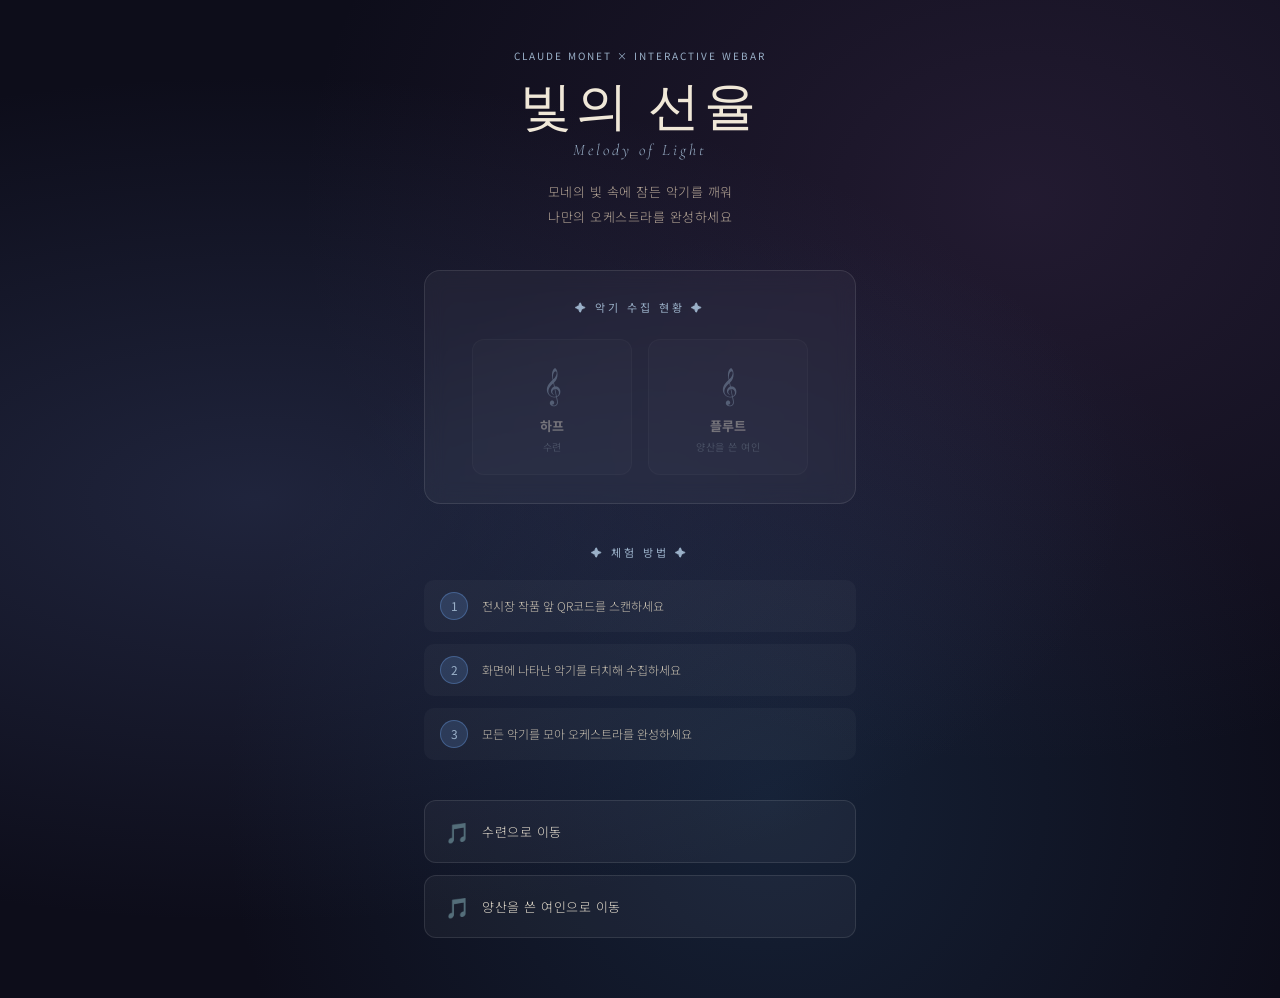
==== index.html @ dae1baf9 "first commit" ====
<!DOCTYPE html>
<html lang="ko">
<head>
  <meta charset="UTF-8">
  <meta name="viewport" content="width=device-width, initial-scale=1.0">
  <title>빛의 선율 - Melody of Light</title>
  <link rel="stylesheet" href="css/style.css">
</head>
<body class="main-page">

  <div class="main-container">

    <!-- 헤더 -->
    <div class="header">
      <p class="tag">Claude Monet × Interactive webAR</p>
      <h1 class="title">빛의 선율</h1>
      <p class="subtitle">Melody of Light</p>
      <p class="desc">모네의 빛 속에 잠든 악기를 깨워<br>나만의 오케스트라를 완성하세요</p>
    </div>

    <!-- 수집 현황 -->
    <div class="collection-board">
      <p class="board-label">✦ 악기 수집 현황 ✦</p>
      <div class="instruments">
        <div class="instrument-slot empty">
          <div class="slot-icon">𝄞</div>
          <p class="slot-name">하프</p>
          <p class="slot-work">수련</p>
        </div>
        <div class="instrument-slot empty">
          <div class="slot-icon">𝄞</div>
          <p class="slot-name">플루트</p>
          <p class="slot-work">양산을 쓴 여인</p>
        </div>
      </div>
    </div>

    <!-- 안내 -->
    <div class="guide">
      <p class="guide-title">✦ 체험 방법 ✦</p>
      <div class="guide-steps">
        <div class="guide-step">
          <span class="step-num">1</span>
          <span class="step-text">전시장 작품 앞 QR코드를 스캔하세요</span>
        </div>
        <div class="guide-step">
          <span class="step-num">2</span>
          <span class="step-text">화면에 나타난 악기를 터치해 수집하세요</span>
        </div>
        <div class="guide-step">
          <span class="step-num">3</span>
          <span class="step-text">모든 악기를 모아 오케스트라를 완성하세요</span>
        </div>
      </div>
    </div>

    <!-- 작품 바로가기 -->
    <div class="artwork-links">
      <a href="suryeon.html" class="artwork-btn">
        <span class="btn-icon">🎵</span>
        <span class="btn-text">수련으로 이동</span>
      </a>
      <a href="yangsan.html" class="artwork-btn">
        <span class="btn-icon">🎵</span>
        <span class="btn-text">양산을 쓴 여인으로 이동</span>
      </a>
    </div>

  </div>

</body>
</html>
---- css/style.css ----
/* ── 전체 기본 ── */
@import url('https://fonts.googleapis.com/css2?family=Noto+Sans+KR:wght@300;400;700&family=Cormorant+Garamond:ital,wght@0,300;0,600;1,300&display=swap');

* {
  margin: 0;
  padding: 0;
  box-sizing: border-box;
}

body {
  font-family: 'Noto Sans KR', sans-serif;
  background-color: #0d0d1a;
  color: #e8e0d0;
  min-height: 100vh;
}

/* ── 메인 페이지 배경 ── */
.main-page {
  background:
    radial-gradient(ellipse at 20% 50%, rgba(74, 90, 140, 0.3) 0%, transparent 60%),
    radial-gradient(ellipse at 80% 20%, rgba(120, 80, 140, 0.2) 0%, transparent 50%),
    radial-gradient(ellipse at 60% 80%, rgba(40, 80, 120, 0.3) 0%, transparent 50%),
    #0d0d1a;
}

.main-container {
  max-width: 480px;
  margin: 0 auto;
  padding: 48px 24px 60px;
  display: flex;
  flex-direction: column;
  gap: 40px;
}

/* ── 헤더 ── */
.header {
  text-align: center;
}

.tag {
  font-size: 10px;
  letter-spacing: 2px;
  color: #9ab0c8;
  margin-bottom: 16px;
  text-transform: uppercase;
}

.title {
  font-family: 'Cormorant Garamond', serif;
  font-size: 52px;
  font-weight: 300;
  color: #f0e8d8;
  letter-spacing: 4px;
  line-height: 1.1;
  margin-bottom: 4px;
}

.subtitle {
  font-family: 'Cormorant Garamond', serif;
  font-size: 16px;
  font-weight: 300;
  font-style: italic;
  color: #9ab0c8;
  letter-spacing: 3px;
  margin-bottom: 20px;
}

.desc {
  font-size: 13px;
  font-weight: 300;
  color: #b8a898;
  line-height: 1.9;
  letter-spacing: 0.5px;
}

/* ── 수집 현황 보드 ── */
.collection-board {
  background: rgba(255, 255, 255, 0.04);
  border: 1px solid rgba(255, 255, 255, 0.1);
  border-radius: 16px;
  padding: 28px 20px;
  backdrop-filter: blur(10px);
}

.board-label {
  text-align: center;
  font-size: 11px;
  letter-spacing: 3px;
  color: #9ab0c8;
  margin-bottom: 24px;
}

.instruments {
  display: flex;
  gap: 16px;
  justify-content: center;
}

.instrument-slot {
  flex: 1;
  max-width: 160px;
  background: rgba(255, 255, 255, 0.03);
  border: 1px solid rgba(255, 255, 255, 0.08);
  border-radius: 12px;
  padding: 20px 12px;
  text-align: center;
  transition: all 0.4s ease;
}

.instrument-slot.empty {
  opacity: 0.4;
}

.instrument-slot.collected {
  opacity: 1;
  border-color: rgba(160, 200, 255, 0.4);
  background: rgba(100, 150, 220, 0.1);
  box-shadow: 0 0 20px rgba(100, 150, 220, 0.15);
}

.slot-icon {
  font-size: 32px;
  margin-bottom: 10px;
  color: #9ab0c8;
}

.slot-name {
  font-size: 13px;
  font-weight: 700;
  color: #e8e0d0;
  margin-bottom: 4px;
}

.slot-work {
  font-size: 10px;
  color: #7a8898;
  letter-spacing: 0.5px;
}

/* ── 체험 안내 ── */
.guide {
  text-align: center;
}

.guide-title {
  font-size: 11px;
  letter-spacing: 3px;
  color: #9ab0c8;
  margin-bottom: 20px;
}

.guide-steps {
  display: flex;
  flex-direction: column;
  gap: 12px;
}

.guide-step {
  display: flex;
  align-items: center;
  gap: 14px;
  background: rgba(255, 255, 255, 0.03);
  border-radius: 10px;
  padding: 12px 16px;
  text-align: left;
}

.step-num {
  width: 28px;
  height: 28px;
  border-radius: 50%;
  background: rgba(100, 150, 220, 0.2);
  border: 1px solid rgba(100, 150, 220, 0.4);
  color: #9ab0c8;
  font-size: 12px;
  display: flex;
  align-items: center;
  justify-content: center;
  flex-shrink: 0;
}

.step-text {
  font-size: 12px;
  font-weight: 300;
  color: #c8c0b0;
  line-height: 1.5;
}

/* ── 작품 바로가기 버튼 ── */
.artwork-links {
  display: flex;
  flex-direction: column;
  gap: 12px;
}

.artwork-btn {
  display: flex;
  align-items: center;
  gap: 12px;
  padding: 16px 20px;
  background: rgba(255, 255, 255, 0.04);
  border: 1px solid rgba(255, 255, 255, 0.1);
  border-radius: 12px;
  text-decoration: none;
  color: #e8e0d0;
  transition: all 0.3s ease;
}

.artwork-btn:hover {
  background: rgba(100, 150, 220, 0.1);
  border-color: rgba(100, 150, 220, 0.3);
  transform: translateY(-2px);
}

.btn-icon {
  font-size: 20px;
}

.btn-text {
  font-size: 13px;
  font-weight: 300;
  letter-spacing: 0.5px;
}
/* ── AR 페이지 ── */
.ar-page {
  background: #000;
  overflow: hidden;
}

.ar-overlay {
  position: fixed;
  top: 0;
  left: 0;
  width: 100%;
  height: 100%;
  pointer-events: none;
  z-index: 999;
}

/* 상단 바 */
.ar-top-bar {
  position: absolute;
  top: 0;
  left: 0;
  right: 0;
  padding: 16px 20px;
  display: flex;
  align-items: center;
  justify-content: space-between;
  background: linear-gradient(to bottom, rgba(0,0,0,0.6), transparent);
  pointer-events: all;
}

.back-btn {
  color: #e8e0d0;
  text-decoration: none;
  font-size: 20px;
  width: 36px;
  height: 36px;
  display: flex;
  align-items: center;
  justify-content: center;
  background: rgba(255,255,255,0.1);
  border-radius: 50%;
  backdrop-filter: blur(4px);
}

.collect-status {
  display: flex;
  gap: 10px;
}

.collect-dot {
  font-size: 18px;
  color: #555;
  transition: all 0.4s ease;
}

/* 하단 작품 정보 */
.artwork-info {
  position: absolute;
  bottom: 40px;
  left: 0;
  right: 0;
  text-align: center;
  padding: 0 24px;
  pointer-events: none;
}

.artwork-tag {
  font-size: 10px;
  letter-spacing: 2px;
  color: #9ab0c8;
  margin-bottom: 6px;
}

.artwork-title {
  font-family: 'Cormorant Garamond', serif;
  font-size: 28px;
  font-weight: 300;
  color: #f0e8d8;
  margin-bottom: 10px;
}

.artwork-hint {
  font-size: 11px;
  color: #b8a898;
  letter-spacing: 1px;
  animation: pulse 2s infinite;
}

@keyframes pulse {
  0%, 100% { opacity: 1; }
  50% { opacity: 0.4; }
}

/* 수집 완료 팝업 */
.collect-popup {
  position: absolute;
  top: 0;
  left: 0;
  width: 100%;
  height: 100%;
  background: rgba(0,0,0,0.7);
  display: flex;
  align-items: center;
  justify-content: center;
  opacity: 0;
  pointer-events: none;
  transition: opacity 0.5s ease;
  backdrop-filter: blur(4px);
}

.collect-popup.show {
  opacity: 1;
  pointer-events: all;
}

.popup-inner {
  background: rgba(20, 20, 40, 0.95);
  border: 1px solid rgba(255,255,255,0.1);
  border-radius: 20px;
  padding: 36px 28px;
  text-align: center;
  max-width: 300px;
  width: 90%;
}

.popup-icon {
  font-size: 48px;
  color: #9ab0c8;
  margin-bottom: 16px;
}

.popup-title {
  font-size: 16px;
  font-weight: 700;
  color: #f0e8d8;
  margin-bottom: 10px;
}

.popup-desc {
  font-size: 12px;
  font-weight: 300;
  color: #b8a898;
  line-height: 1.8;
  margin-bottom: 24px;
}

.popup-buttons {
  display: flex;
  flex-direction: column;
  gap: 10px;
}

.popup-btn {
  padding: 12px 20px;
  border-radius: 10px;
  text-decoration: none;
  font-size: 13px;
  font-weight: 500;
  transition: all 0.3s ease;
  text-align: center;
}

.popup-btn.primary {
  background: rgba(100, 150, 220, 0.3);
  border: 1px solid rgba(100, 150, 220, 0.5);
  color: #c8d8f0;
}

.popup-btn.secondary {
  background: rgba(255,255,255,0.05);
  border: 1px solid rgba(255,255,255,0.1);
  color: #888;
}

/* ── 피날레 페이지 ── */
.finale-page {
  background:
    radial-gradient(ellipse at 30% 40%, rgba(100, 120, 180, 0.3) 0%, transparent 60%),
    radial-gradient(ellipse at 70% 70%, rgba(140, 100, 160, 0.2) 0%, transparent 50%),
    #0a0a18;
  min-height: 100vh;
}

.finale-container {
  max-width: 480px;
  margin: 0 auto;
  padding: 60px 24px;
  display: flex;
  flex-direction: column;
  align-items: center;
  gap: 40px;
}

.finale-header {
  text-align: center;
}

.finale-title {
  font-family: 'Cormorant Garamond', serif;
  font-size: 36px;
  font-weight: 300;
  color: #f0e8d8;
  line-height: 1.3;
  margin-bottom: 8px;
}

.finale-subtitle {
  font-family: 'Cormorant Garamond', serif;
  font-size: 14px;
  font-style: italic;
  color: #9ab0c8;
  letter-spacing: 2px;
}

/* 악기 슬롯 */
.finale-instruments {
  display: flex;
  align-items: center;
  gap: 16px;
}

.finale-slot {
  background: rgba(255,255,255,0.03);
  border: 1px solid rgba(255,255,255,0.08);
  border-radius: 14px;
  padding: 20px 16px;
  text-align: center;
  width: 120px;
  opacity: 0.3;
  transition: all 0.6s ease;
}

.finale-slot.collected {
  opacity: 1;
  border-color: rgba(160, 200, 255, 0.4);
  background: rgba(100, 150, 220, 0.1);
  box-shadow: 0 0 24px rgba(100, 150, 220, 0.2);
}

.finale-icon {
  font-size: 28px;
  color: #9ab0c8;
  margin-bottom: 8px;
}

.finale-name {
  font-size: 13px;
  font-weight: 700;
  color: #e8e0d0;
  margin-bottom: 4px;
}

.finale-work {
  font-size: 9px;
  color: #7a8898;
  letter-spacing: 0.5px;
}

.finale-plus {
  font-size: 24px;
  color: #555;
}

/* 뮤직 플레이어 */
.music-player {
  width: 100%;
  background: rgba(255,255,255,0.04);
  border: 1px solid rgba(255,255,255,0.08);
  border-radius: 16px;
  padding: 28px 20px;
  text-align: center;
}

.player-visual {
  display: flex;
  align-items: flex-end;
  justify-content: center;
  gap: 4px;
  height: 48px;
  margin-bottom: 16px;
}

.wave-bar {
  width: 4px;
  background: rgba(100, 150, 220, 0.3);
  border-radius: 2px;
  height: 8px;
  transition: height 0.3s ease;
}

.player-visual.playing .wave-bar:nth-child(1) { animation: wave 1.2s ease-in-out infinite; }
.player-visual.playing .wave-bar:nth-child(2) { animation: wave 1.2s ease-in-out infinite 0.1s; }
.player-visual.playing .wave-bar:nth-child(3) { animation: wave 1.2s ease-in-out infinite 0.2s; }
.player-visual.playing .wave-bar:nth-child(4) { animation: wave 1.2s ease-in-out infinite 0.3s; }
.player-visual.playing .wave-bar:nth-child(5) { animation: wave 1.2s ease-in-out infinite 0.2s; }
.player-visual.playing .wave-bar:nth-child(6) { animation: wave 1.2s ease-in-out infinite 0.1s; }
.player-visual.playing .wave-bar:nth-child(7) { animation: wave 1.2s ease-in-out infinite 0s; }

@keyframes wave {
  0%, 100% { height: 8px; background: rgba(100, 150, 220, 0.3); }
  50% { height: 40px; background: rgba(100, 150, 220, 0.8); }
}

.player-title {
  font-size: 12px;
  color: #9ab0c8;
  letter-spacing: 1px;
  margin-bottom: 16px;
}

.play-btn {
  background: rgba(100, 150, 220, 0.2);
  border: 1px solid rgba(100, 150, 220, 0.4);
  color: #c8d8f0;
  padding: 12px 32px;
  border-radius: 30px;
  font-size: 13px;
  font-family: 'Noto Sans KR', sans-serif;
  cursor: pointer;
  transition: all 0.3s ease;
}

.play-btn:hover {
  background: rgba(100, 150, 220, 0.35);
  transform: translateY(-1px);
}

/* 인증샷 */
.share-section {
  text-align: center;
}

.share-desc {
  font-size: 12px;
  color: #7a8898;
  line-height: 1.8;
  margin-bottom: 16px;
}

.share-btn {
  background: rgba(255,255,255,0.06);
  border: 1px solid rgba(255,255,255,0.12);
  color: #c8c0b0;
  padding: 12px 28px;
  border-radius: 30px;
  font-size: 13px;
  font-family: 'Noto Sans KR', sans-serif;
  cursor: pointer;
  transition: all 0.3s ease;
}

.share-btn:hover {
  background: rgba(255,255,255,0.1);
  transform: translateY(-1px);
}

/* 다시하기 */
.restart-btn {
  font-size: 12px;
  color: #555;
  text-decoration: none;
  letter-spacing: 1px;
  transition: color 0.3s ease;
}

.restart-btn:hover {
  color: #9ab0c8;
}
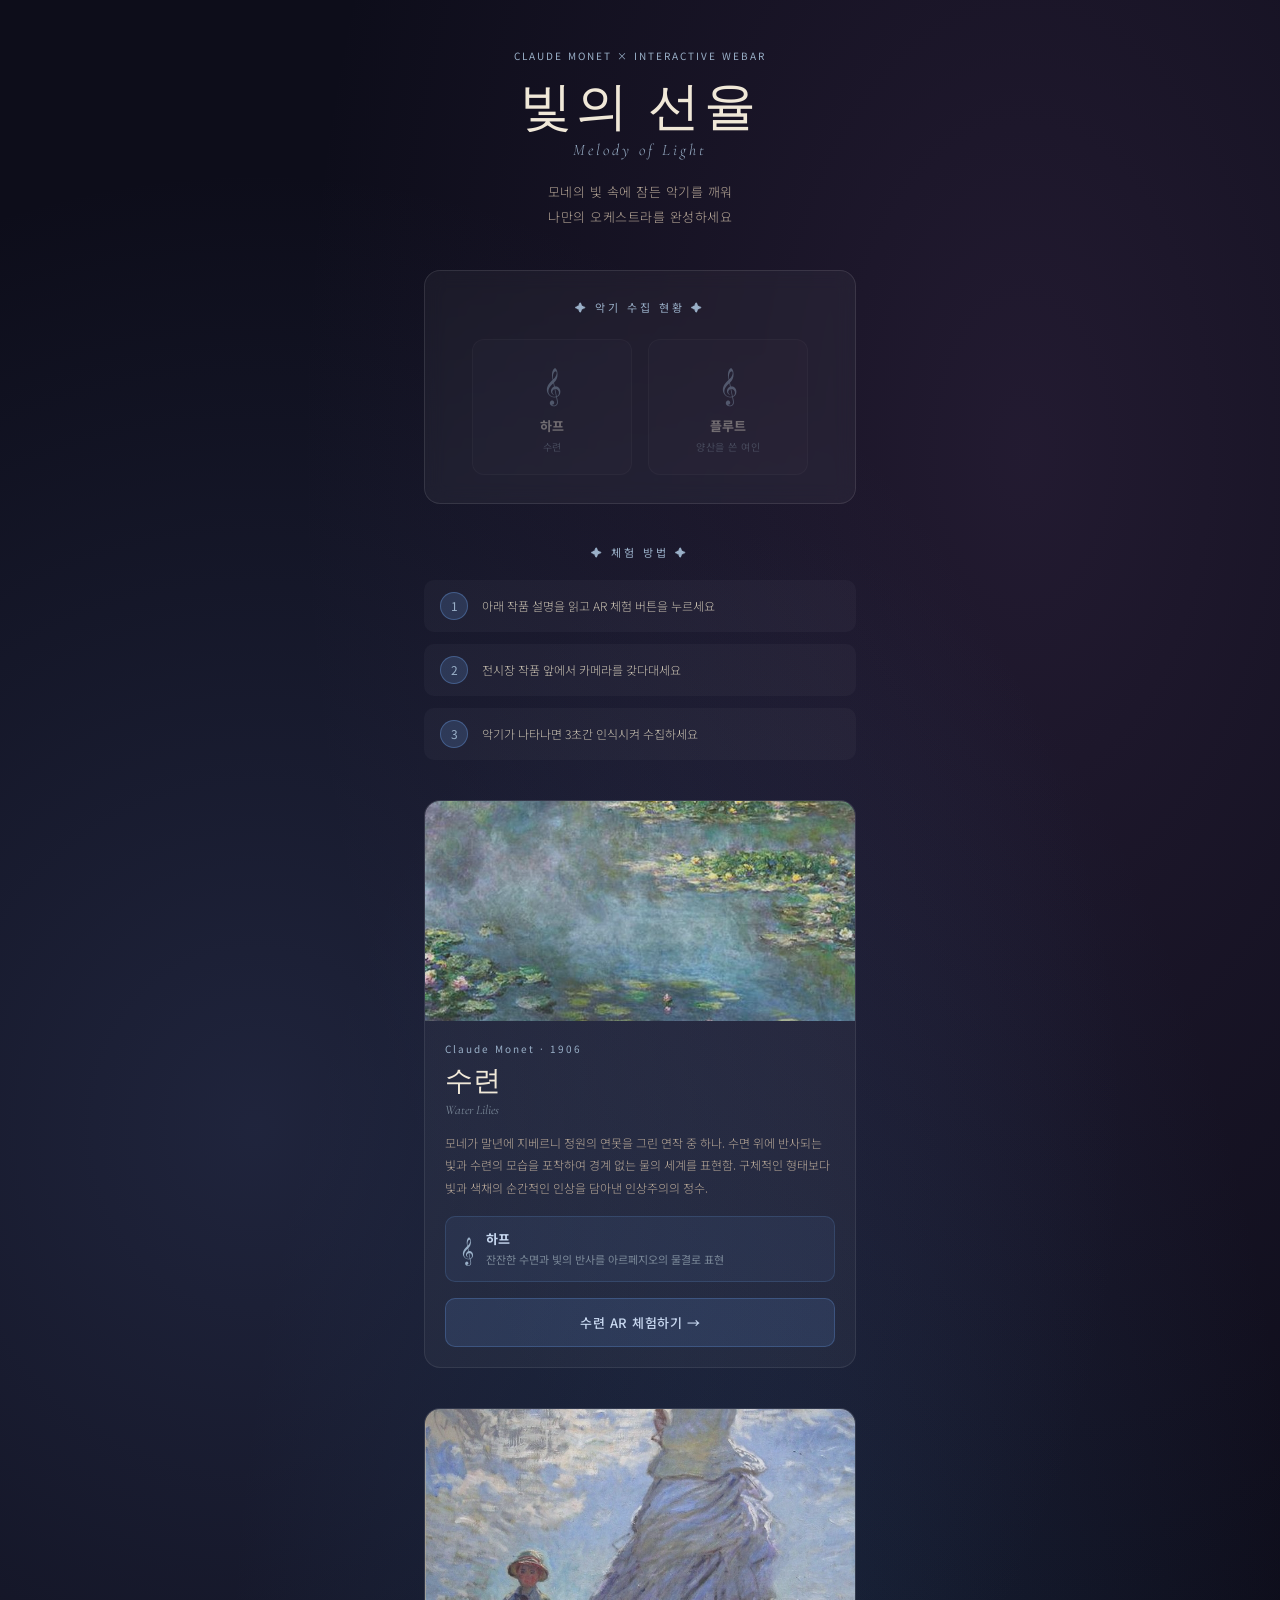
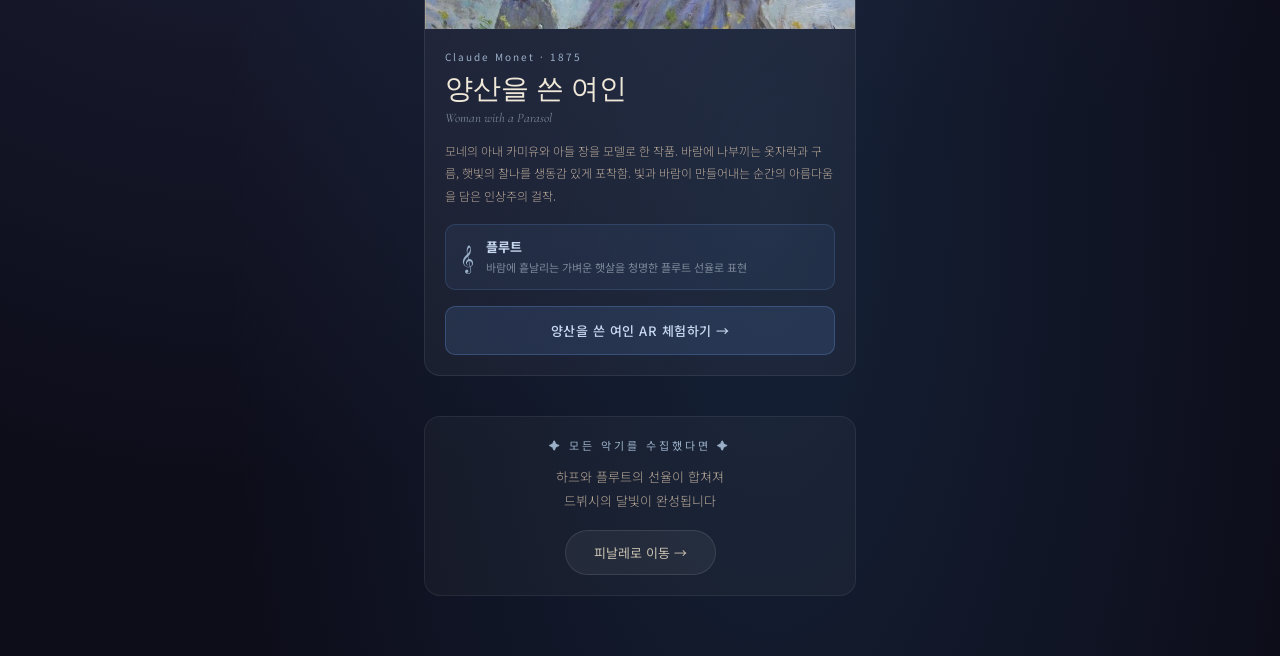
==== commit e6494ee5: "update main page with artwork info" ====
--- a/index.html
+++ b/index.html
@@ -22,12 +22,12 @@
     <div class="collection-board">
       <p class="board-label">✦ 악기 수집 현황 ✦</p>
       <div class="instruments">
-        <div class="instrument-slot empty">
+        <div class="instrument-slot empty" id="slot-harp">
           <div class="slot-icon">𝄞</div>
           <p class="slot-name">하프</p>
           <p class="slot-work">수련</p>
         </div>
-        <div class="instrument-slot empty">
+        <div class="instrument-slot empty" id="slot-flute">
           <div class="slot-icon">𝄞</div>
           <p class="slot-name">플루트</p>
           <p class="slot-work">양산을 쓴 여인</p>
@@ -35,38 +35,99 @@
       </div>
     </div>
 
-    <!-- 안내 -->
+    <!-- 체험 방법 -->
     <div class="guide">
       <p class="guide-title">✦ 체험 방법 ✦</p>
       <div class="guide-steps">
         <div class="guide-step">
           <span class="step-num">1</span>
-          <span class="step-text">전시장 작품 앞 QR코드를 스캔하세요</span>
+          <span class="step-text">아래 작품 설명을 읽고 AR 체험 버튼을 누르세요</span>
         </div>
         <div class="guide-step">
           <span class="step-num">2</span>
-          <span class="step-text">화면에 나타난 악기를 터치해 수집하세요</span>
+          <span class="step-text">전시장 작품 앞에서 카메라를 갖다대세요</span>
         </div>
         <div class="guide-step">
           <span class="step-num">3</span>
-          <span class="step-text">모든 악기를 모아 오케스트라를 완성하세요</span>
+          <span class="step-text">악기가 나타나면 3초간 인식시켜 수집하세요</span>
         </div>
       </div>
     </div>
 
-    <!-- 작품 바로가기 -->
-    <div class="artwork-links">
-      <a href="suryeon.html" class="artwork-btn">
-        <span class="btn-icon">🎵</span>
-        <span class="btn-text">수련으로 이동</span>
-      </a>
-      <a href="yangsan.html" class="artwork-btn">
-        <span class="btn-icon">🎵</span>
-        <span class="btn-text">양산을 쓴 여인으로 이동</span>
-      </a>
+    <!-- 작품 1: 수련 -->
+    <div class="artwork-card">
+      <div class="artwork-number">01</div>
+      <img src="assets/images/suryeon.jpg" alt="수련" class="artwork-image">
+      <div class="artwork-content">
+        <p class="artwork-year">Claude Monet · 1906</p>
+        <h2 class="artwork-name">수련</h2>
+        <p class="artwork-name-en">Water Lilies</p>
+        <p class="artwork-desc">
+          모네가 말년에 지베르니 정원의 연못을 그린 연작 중 하나. 수면 위에 반사되는 빛과 수련의 모습을 포착하여 경계 없는 물의 세계를 표현함. 구체적인 형태보다 빛과 색채의 순간적인 인상을 담아낸 인상주의의 정수.
+        </p>
+        <div class="artwork-instrument">
+          <div class="instrument-badge">
+            <span class="badge-icon">𝄞</span>
+            <div>
+              <p class="badge-name">하프</p>
+              <p class="badge-reason">잔잔한 수면과 빛의 반사를 아르페지오의 물결로 표현</p>
+            </div>
+          </div>
+        </div>
+        <a href="suryeon.html" class="artwork-btn">
+          수련 AR 체험하기 →
+        </a>
+      </div>
+    </div>
+
+    <!-- 작품 2: 양산을 쓴 여인 -->
+    <div class="artwork-card">
+      <div class="artwork-number">02</div>
+      <img src="assets/images/yangsan.jpg" alt="양산을 쓴 여인" class="artwork-image">
+      <div class="artwork-content">
+        <p class="artwork-year">Claude Monet · 1875</p>
+        <h2 class="artwork-name">양산을 쓴 여인</h2>
+        <p class="artwork-name-en">Woman with a Parasol</p>
+        <p class="artwork-desc">
+          모네의 아내 카미유와 아들 장을 모델로 한 작품. 바람에 나부끼는 옷자락과 구름, 햇빛의 찰나를 생동감 있게 포착함. 빛과 바람이 만들어내는 순간의 아름다움을 담은 인상주의 걸작.
+        </p>
+        <div class="artwork-instrument">
+          <div class="instrument-badge">
+            <span class="badge-icon">𝄞</span>
+            <div>
+              <p class="badge-name">플루트</p>
+              <p class="badge-reason">바람에 흩날리는 가벼운 햇살을 청명한 플루트 선율로 표현</p>
+            </div>
+          </div>
+        </div>
+        <a href="yangsan.html" class="artwork-btn">
+          양산을 쓴 여인 AR 체험하기 →
+        </a>
+      </div>
+    </div>
+
+    <!-- 피날레 -->
+    <div class="finale-section">
+      <p class="finale-label">✦ 모든 악기를 수집했다면 ✦</p>
+      <p class="finale-desc">하프와 플루트의 선율이 합쳐져<br>드뷔시의 달빛이 완성됩니다</p>
+      <a href="finale.html" class="finale-link">피날레로 이동 →</a>
     </div>
 
   </div>
 
+  <script>
+    const collected = JSON.parse(localStorage.getItem('collected') || '{}');
+    if (collected.harp) {
+      const slot = document.getElementById('slot-harp');
+      slot.classList.remove('empty');
+      slot.classList.add('collected');
+    }
+    if (collected.flute) {
+      const slot = document.getElementById('slot-flute');
+      slot.classList.remove('empty');
+      slot.classList.add('collected');
+    }
+  </script>
+
 </body>
 </html>
--- a/css/style.css
+++ b/css/style.css
@@ -588,4 +588,226 @@
 
 .restart-btn:hover {
   color: #9ab0c8;
+}
+
+.collect-trigger {
+  position: absolute;
+ .collect-trigger {
+  position: fixed;
+  bottom: 100px;
+  left: 50%;
+  transform: translateX(-50%);
+  background: rgba(100, 150, 220, 0.2);
+  border: 1px solid rgba(100, 150, 220, 0.5);
+  color: #c8d8f0;
+  padding: 14px 32px;
+  border-radius: 30px;
+  font-size: 14px;
+  font-family: 'Noto Sans KR', sans-serif;
+  cursor: pointer;
+  pointer-events: all;
+  z-index: 9999;
+  animation: pulse 2s infinite;
+}
+  left: 50%;
+  transform: translateX(-50%);
+  background: rgba(100, 150, 220, 0.2);
+  border: 1px solid rgba(100, 150, 220, 0.5);
+  color: #c8d8f0;
+  padding: 14px 32px;
+  border-radius: 30px;
+  font-size: 14px;
+  font-family: 'Noto Sans KR', sans-serif;
+  cursor: pointer;
+  pointer-events: all;
+  animation: pulse 2s infinite;
+}
+.start-screen {
+  position: fixed;
+  top: 0; left: 0;
+  width: 100%; height: 100%;
+  background: rgba(10, 10, 24, 0.92);
+  display: flex;
+  align-items: center;
+  justify-content: center;
+  z-index: 99999;
+  cursor: pointer;
+  pointer-events: all;
+}
+.start-inner { text-align: center; }
+.start-subtitle {
+  font-size: 11px;
+  letter-spacing: 2px;
+  color: #9ab0c8;
+  margin-bottom: 8px;
+}
+.start-title {
+  font-family: 'Cormorant Garamond', serif;
+  font-size: 36px;
+  font-weight: 300;
+  color: #f0e8d8;
+  margin-bottom: 24px;
+}
+.start-desc {
+  font-size: 12px;
+  color: #9ab0c8;
+  animation: pulse 2s infinite;
+}
+/* ── 작품 카드 ── */
+.artwork-card {
+  background: rgba(255, 255, 255, 0.04);
+  border: 1px solid rgba(255, 255, 255, 0.08);
+  border-radius: 16px;
+  overflow: hidden;
+  position: relative;
+}
+
+.artwork-number {
+  position: absolute;
+  top: 16px;
+  left: 16px;
+  font-family: 'Cormorant Garamond', serif;
+  font-size: 48px;
+  font-weight: 300;
+  color: rgba(255, 255, 255, 0.08);
+  line-height: 1;
+  z-index: 1;
+}
+
+.artwork-image {
+  width: 100%;
+  height: 220px;
+  object-fit: cover;
+  display: block;
+  opacity: 0.85;
+}
+
+.artwork-content {
+  padding: 20px;
+}
+
+.artwork-year {
+  font-size: 10px;
+  letter-spacing: 2px;
+  color: #9ab0c8;
+  margin-bottom: 6px;
+}
+
+.artwork-name {
+  font-family: 'Cormorant Garamond', serif;
+  font-size: 28px;
+  font-weight: 300;
+  color: #f0e8d8;
+  margin-bottom: 2px;
+}
+
+.artwork-name-en {
+  font-family: 'Cormorant Garamond', serif;
+  font-size: 13px;
+  font-style: italic;
+  color: #7a8898;
+  margin-bottom: 14px;
+}
+
+.artwork-desc {
+  font-size: 12px;
+  font-weight: 300;
+  color: #b8a898;
+  line-height: 1.9;
+  margin-bottom: 16px;
+}
+
+.artwork-instrument {
+  margin-bottom: 16px;
+}
+
+.instrument-badge {
+  display: flex;
+  align-items: flex-start;
+  gap: 12px;
+  background: rgba(100, 150, 220, 0.08);
+  border: 1px solid rgba(100, 150, 220, 0.2);
+  border-radius: 10px;
+  padding: 12px 14px;
+}
+
+.badge-icon {
+  font-size: 24px;
+  color: #9ab0c8;
+  flex-shrink: 0;
+  margin-top: 2px;
+}
+
+.badge-name {
+  font-size: 13px;
+  font-weight: 700;
+  color: #c8d8f0;
+  margin-bottom: 3px;
+}
+
+.badge-reason {
+  font-size: 11px;
+  color: #7a8898;
+  line-height: 1.6;
+}
+
+.artwork-btn {
+  display: block;
+  text-align: center;
+  padding: 14px;
+  background: rgba(100, 150, 220, 0.15);
+  border: 1px solid rgba(100, 150, 220, 0.3);
+  border-radius: 10px;
+  color: #c8d8f0;
+  text-decoration: none;
+  font-size: 13px;
+  font-weight: 500;
+  transition: all 0.3s ease;
+  letter-spacing: 0.5px;
+}
+
+.artwork-btn:hover {
+  background: rgba(100, 150, 220, 0.25);
+  transform: translateY(-2px);
+}
+
+/* ── 피날레 섹션 ── */
+.finale-section {
+  text-align: center;
+  padding: 20px;
+  background: rgba(255, 255, 255, 0.03);
+  border: 1px solid rgba(255, 255, 255, 0.07);
+  border-radius: 16px;
+}
+
+.finale-label {
+  font-size: 11px;
+  letter-spacing: 3px;
+  color: #9ab0c8;
+  margin-bottom: 12px;
+}
+
+.finale-desc {
+  font-size: 13px;
+  font-weight: 300;
+  color: #b8a898;
+  line-height: 1.9;
+  margin-bottom: 16px;
+}
+
+.finale-link {
+  display: inline-block;
+  padding: 12px 28px;
+  background: rgba(255, 255, 255, 0.05);
+  border: 1px solid rgba(255, 255, 255, 0.1);
+  border-radius: 30px;
+  color: #c8c0b0;
+  text-decoration: none;
+  font-size: 13px;
+  transition: all 0.3s ease;
+}
+
+.finale-link:hover {
+  background: rgba(255, 255, 255, 0.1);
+  transform: translateY(-2px);
 }
